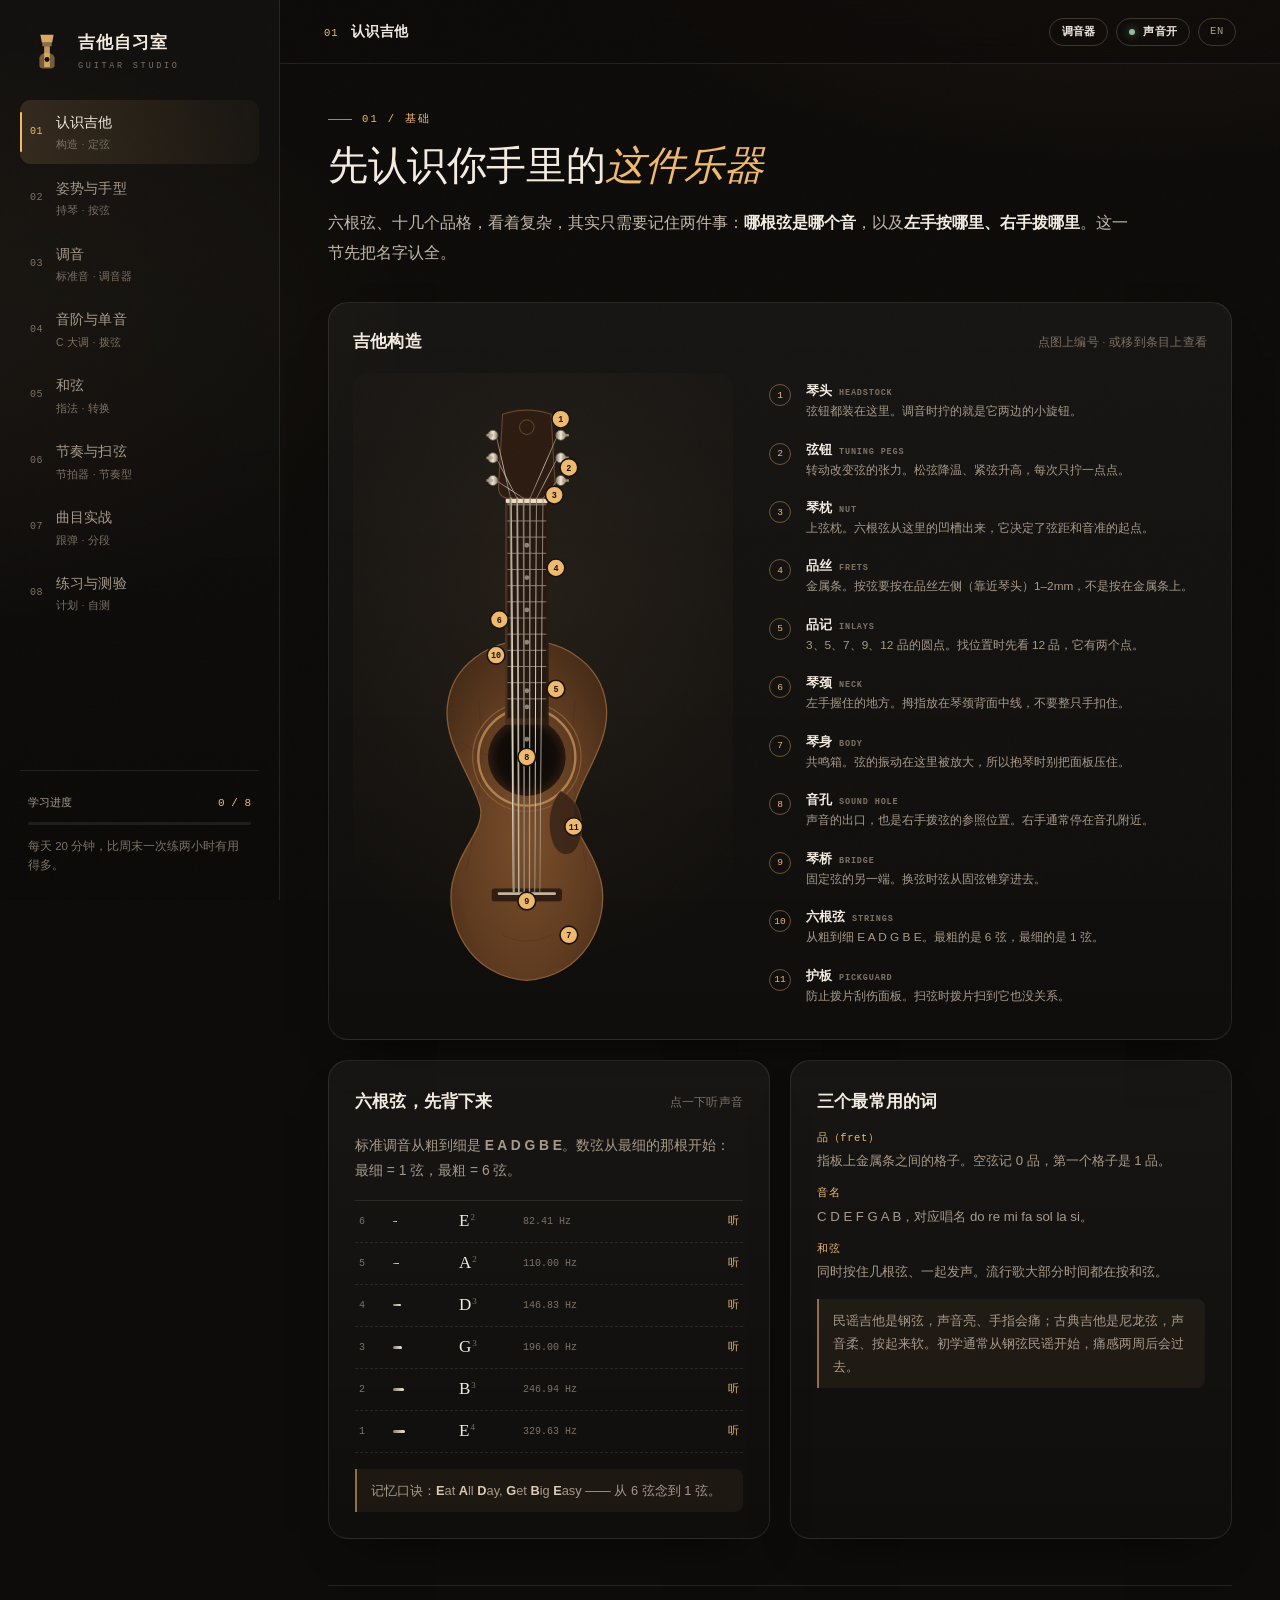
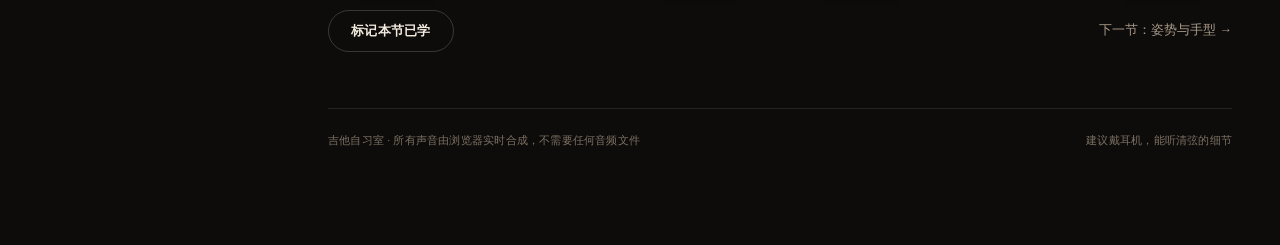
==== index.html @ 21f66a30 "Bilingual interactive guitar course: 8 lessons, fretboard, tuner, chords and play-along tabs" ====
<!DOCTYPE html>
<html lang="zh-CN">
<head>
<meta charset="utf-8">
<meta name="viewport" content="width=device-width, initial-scale=1">
<meta name="theme-color" content="#0f0d0b">
<meta name="color-scheme" content="dark">
<link rel="icon" href="data:image/svg+xml,%3Csvg xmlns='http://www.w3.org/2000/svg' viewBox='0 0 32 32'%3E%3Crect width='32' height='32' rx='8' fill='%230f0d0b'/%3E%3Cpath d='M16 5l4 6v5h-8v-5z' fill='%23eeb96f'/%3E%3Ccircle cx='16' cy='21' r='6' fill='%23eeb96f'/%3E%3C/svg%3E">
<title>吉他自习室 · 从零到能弹一首歌</title>
<meta name="description" content="一个可以点、可以听、可以跟着弹的吉他从零教学站：交互指板、调音器、和弦库、节拍器和逐音高亮的曲谱。">
<link rel="stylesheet" href="assets/style.css">
</head>
<body>
<div class="grain" aria-hidden="true"></div>

<div class="shell">
  <aside class="side">
    <a class="brand" href="#start">
      <span class="brand-mark" aria-hidden="true">
        <svg viewBox="0 0 40 40"><path d="M13 3h14l-1.6 8H14.6L13 3Z" fill="currentColor" opacity=".9"/><path d="M15 11h10v4H15z" fill="currentColor" opacity=".55"/><path d="M17 15h6v22h-6z" fill="currentColor" opacity=".8"/><path d="M12 28c0-4 3.4-6 8-6s8 2 8 6v7c0 2.4-2 3.4-4 3.4h-8c-2 0-4-1-4-3.4v-7Z" fill="currentColor" opacity=".45"/><circle cx="20" cy="29" r="2.6" fill="#0f0d0b"/></svg>
      </span>
      <span class="brand-text"><strong>吉他自习室</strong><em>GUITAR STUDIO</em></span>
    </a>

    <nav class="nav" aria-label="课程目录">
      <a href="#start" data-nav="start"><i>01</i><span>认识吉他<em>构造 · 定弦</em></span></a>
      <a href="#posture" data-nav="posture"><i>02</i><span>姿势与手型<em>持琴 · 按弦</em></span></a>
      <a href="#tune" data-nav="tune"><i>03</i><span>调音<em>标准音 · 调音器</em></span></a>
      <a href="#scale" data-nav="scale"><i>04</i><span>音阶与单音<em>C 大调 · 拨弦</em></span></a>
      <a href="#chords" data-nav="chords"><i>05</i><span>和弦<em>指法 · 转换</em></span></a>
      <a href="#rhythm" data-nav="rhythm"><i>06</i><span>节奏与扫弦<em>节拍器 · 节奏型</em></span></a>
      <a href="#songs" data-nav="songs"><i>07</i><span>曲目实战<em>跟弹 · 分段</em></span></a>
      <a href="#practice" data-nav="practice"><i>08</i><span>练习与测验<em>计划 · 自测</em></span></a>
    </nav>

    <div class="side-foot">
      <div class="progress">
        <div class="progress-head"><span>学习进度</span><b data-progress-text>0 / 8</b></div>
        <div class="progress-bar"><i data-progress-bar style="width:0%"></i></div>
      </div>
      <p>每天 20 分钟，比周末一次练两小时有用得多。</p>
    </div>
  </aside>

  <main class="main">
    <header class="topbar">
      <div class="topbar-title"><span data-section-index>01</span><strong data-section-title>认识吉他</strong></div>
      <div class="topbar-tools">
        <a class="btn tiny ghost" href="#tune">调音器</a>
        <button class="btn tiny ghost" type="button" data-sound-toggle aria-pressed="false">
          <span class="dot"></span><span data-sound-label>声音开</span>
        </button>
        <a class="lang-switch" href="en/index.html" data-lang-target="en/index.html" aria-label="Switch to English">EN</a>
      </div>
    </header>

    <div class="content">

      <!-- ========== 01 认识吉他 ========== -->
      <section class="section" id="start" data-title="认识吉他">
        <div class="section-head">
          <p class="eyebrow">01 / 基础</p>
          <h2>先认识你手里的<em>这件乐器</em></h2>
          <p class="lead">六根弦、十几个品格，看着复杂，其实只需要记住两件事：<strong>哪根弦是哪个音</strong>，以及<strong>左手按哪里、右手拨哪里</strong>。这一节先把名字认全。</p>
        </div>

        <div class="card anatomy-card">
          <div class="card-head">
            <h3>吉他构造</h3>
            <span class="hint">点图上编号 · 或移到条目上查看</span>
          </div>
          <div class="anatomy">
            <div class="anatomy-figure" id="anatomyMount"></div>
            <div class="anatomy-list" id="anatomyList"></div>
          </div>
        </div>

        <div class="grid two">
          <div class="card">
            <div class="card-head"><h3>六根弦，先背下来</h3><span class="hint">点一下听声音</span></div>
            <p class="muted">标准调音从粗到细是 <b>E A D G B E</b>。数弦从最细的那根开始：最细 = 1 弦，最粗 = 6 弦。</p>
            <div class="string-table" id="stringTable"></div>
            <p class="tip">记忆口诀：<b>E</b>at <b>A</b>ll <b>D</b>ay, <b>G</b>et <b>B</b>ig <b>E</b>asy —— 从 6 弦念到 1 弦。</p>
          </div>
          <div class="card">
            <h3>三个最常用的词</h3>
            <dl class="defs">
              <div><dt>品（fret）</dt><dd>指板上金属条之间的格子。空弦记 0 品，第一个格子是 1 品。</dd></div>
              <div><dt>音名</dt><dd>C D E F G A B，对应唱名 do re mi fa sol la si。</dd></div>
              <div><dt>和弦</dt><dd>同时按住几根弦、一起发声。流行歌大部分时间都在按和弦。</dd></div>
            </dl>
            <p class="tip">民谣吉他是钢弦，声音亮、手指会痛；古典吉他是尼龙弦，声音柔、按起来软。初学通常从钢弦民谣开始，痛感两周后会过去。</p>
          </div>
        </div>

        <div class="lesson-foot">
          <button class="btn ghost" type="button" data-complete="start"><span>标记本节已学</span></button>
          <a class="next-link" href="#posture">下一节：姿势与手型 →</a>
        </div>
      </section>

      <!-- ========== 02 姿势与手型 ========== -->
      <section class="section" id="posture" data-title="姿势与手型">
        <div class="section-head">
          <p class="eyebrow">02 / 基础</p>
          <h2>弹不响、手酸、速度上不去，<em>多半是姿势</em></h2>
          <p class="lead">姿势不是「标准动作」表演，它决定了你能不能省力、能不能按响、能不能弹快。前两周就把这两只手固定下来，后面省很多事。</p>
        </div>

        <div class="grid two">
          <div class="card">
            <h3><span class="num">A</span>坐姿：三点支撑</h3>
            <ol class="steps-list">
              <li><b>琴身凹槽</b>放在右腿大腿上，琴身贴住身体。</li>
              <li>面板稍微朝上，<b>琴头与肩同高</b>，不要低头盯着指板。</li>
              <li>右前臂轻轻压在琴身顶部，但不要把面板压死。</li>
              <li>腰背自然直立，琴是「靠」在你身上的，不是「夹」住的。</li>
            </ol>
            <p class="tip">站着弹时用背带，把琴调到和坐着时一样的高度。练琴时坐着，演出时站着，手感才一致。</p>
          </div>
          <div class="card">
            <h3><span class="num">B</span>左手：指尖、立指、靠近品丝</h3>
            <ol class="steps-list">
              <li>拇指放在<b>琴颈背面中线</b>，和食指相对，不要整只手扣住琴颈。</li>
              <li>手指第一关节拱起来，用<b>指尖</b>按弦，不是指肚。</li>
              <li>按在<b>品丝左侧 1–2mm</b>，不要压在金属条上，也不要缩在格子中间。</li>
              <li>手腕稍微向前送，让手指有活动空间。</li>
            </ol>
            <p class="tip">按不响的三个原因，按顺序检查：位置不对 → 力度不够 → 手指碰到了旁边的弦。</p>
          </div>
        </div>

        <div class="card">
          <div class="card-head"><h3>按弦的位置，差 2 毫米差别很大</h3><span class="hint">侧视图</span></div>
          <div class="hand-figure" id="handDiagram"></div>
        </div>

        <div class="grid two">
          <div class="card">
            <div class="card-head"><h3><span class="num">C</span>右手：手腕发力</h3></div>
            <div class="pick-figure" id="pickDiagram"></div>
            <ul class="clean-list">
              <li>拨片用拇指和食指捏住，露出 <b>2–3mm</b>，不要捏死。</li>
              <li>拨片与弦约 <b>30–45°</b>，下扫用尖端，上扫用背面。</li>
              <li>发力的是<b>手腕</b>，不是整条手臂。想象甩掉手上的水。</li>
              <li>指弹时：拇指管 6/5/4 弦，食指 3 弦，中指 2 弦，无名指 1 弦。</li>
            </ul>
          </div>
          <div class="card">
            <h3><span class="num">D</span>四个最常见的错误</h3>
            <div class="mistake"><b>手指趴平</b><span>指肚压到旁边的弦，声音缺一根。把手指立起来。</span></div>
            <div class="mistake"><b>按在品丝上</b><span>弦没有有效长度，声音发闷、没有延音。往左挪 2mm。</span></div>
            <div class="mistake"><b>拇指扣住琴颈</b><span>手指张不开，换和弦慢。拇指回到琴颈背面。</span></div>
            <div class="mistake"><b>手腕塌下去</b><span>手指够不到低音弦，还容易酸。把手腕向前送。</span></div>
          </div>
        </div>

        <div class="card">
          <div class="card-head"><h3>上手前自检</h3><span class="hint">勾完再开始弹</span></div>
          <div class="check-list" id="postureChecks"></div>
        </div>

        <div class="lesson-foot">
          <button class="btn ghost" type="button" data-complete="posture"><span>标记本节已学</span></button>
          <a class="next-link" href="#tune">下一节：调音 →</a>
        </div>
      </section>

      <!-- ========== 03 调音 ========== -->
      <section class="section" id="tune" data-title="调音">
        <div class="section-head">
          <p class="eyebrow">03 / 准备</p>
          <h2>每次拿起琴，<em>先调音</em></h2>
          <p class="lead">音不准，练得越久越糟——你的耳朵会记住错误的音高。标准音 <b>A4 = 440Hz</b>，六根弦从粗到细是 E2 · A2 · D3 · G3 · B3 · E4。</p>
        </div>

        <div class="card tuner-card" id="tunerMount"></div>

        <div class="grid two">
          <div class="card">
            <h3>调音五步</h3>
            <ol class="steps-list">
              <li>从 <b>6 弦</b>开始，轻轻拨一下，让音持续响。</li>
              <li>看指针：<b>偏低 → 慢慢拧紧</b>，偏高 → 放松。</li>
              <li>每次转动不超过 <b>1/4 圈</b>，边拧边听。</li>
              <li>指针进绿区、稳定两秒，再调下一根。</li>
              <li>六根都调完，<b>回头再查一遍 6 弦</b>——调别的弦会改变琴颈张力。</li>
            </ol>
            <p class="tip">新换的弦前三天会一直跑音，正常。每次弹之前调一遍，一周后就会稳定。</p>
          </div>
          <div class="card">
            <h3>没有调音器也能调：相对调音法</h3>
            <p class="muted">用已经调准的弦当参照，一根一根对。点「听这对」会先响参照音，再响目标空弦。</p>
            <div class="relative-table" id="relativeTuning"></div>
            <p class="tip">原理：6 弦 5 品 = 5 弦空弦，5 弦 5 品 = 4 弦空弦，4 弦 5 品 = 3 弦空弦，<b>3 弦 4 品</b> = 2 弦空弦，2 弦 5 品 = 1 弦空弦。</p>
          </div>
        </div>

        <div class="notice">
          <b>两个安全提醒</b>
          <span>拧弦钮时慢慢来，一次别超过半圈；调音时轻拨，不要用力扫。弦绷得太紧会断，换弦时尤其注意。</span>
        </div>

        <div class="lesson-foot">
          <button class="btn ghost" type="button" data-complete="tune"><span>标记本节已学</span></button>
          <a class="next-link" href="#scale">下一节：音阶与单音 →</a>
        </div>
      </section>

      <!-- ========== 04 音阶与单音 ========== -->
      <section class="section" id="scale" data-title="音阶与单音">
        <div class="section-head">
          <p class="eyebrow">04 / 单音</p>
          <h2>先让每个音<em>干净地响出来</em></h2>
          <p class="lead">先别急着学和弦。用单音把「左手按准 + 右手拨清楚」练顺，后面学和弦会快很多。下面这块指板可以直接点，每个位置都会发声。</p>
        </div>

        <div class="card board-card">
          <div class="card-head">
            <h3>C 大调音阶 · 第一把位</h3>
            <div class="seg" id="scaleModes" role="group" aria-label="指板显示模式">
              <button type="button" data-mode="scale" class="is-on">C 大调</button>
              <button type="button" data-mode="all">全部音名</button>
              <button type="button" data-mode="none">只看指板</button>
            </div>
          </div>
          <div class="board-scroll"><div id="scaleBoard"></div></div>
          <div class="board-foot">
            <span class="now-chip" id="scaleNow">点一下指板上的任意位置</span>
            <span class="legend">
              <i class="lg-root"></i>根音 C
              <i class="lg-third"></i>三音 / 五音
              <i class="lg-other"></i>其他音
            </span>
          </div>
        </div>

        <div class="grid two">
          <div class="card">
            <h3>C 大调是怎么来的</h3>
            <p class="muted">相邻两品是<b>半音</b>，隔一品是<b>全音</b>。大调音阶的公式是：全 · 全 · 半 · 全 · 全 · 全 · 半。</p>
            <div class="interval-row" id="intervalRow"></div>
            <p class="tip">记住这个公式，你就能在任何一根弦上推出大调音阶，不用死背格子。</p>
          </div>
          <div class="card">
            <h3>右手：先把拨弦练稳</h3>
            <ul class="clean-list">
              <li>拨片<b>垂直弦</b>、稍微斜 30°，声音最干净。</li>
              <li>下拨（↓）用拨片尖端，上拨（↑）用背面。</li>
              <li>慢速时每个音都<b>下拨</b>，先把音色练一致；熟练后再上下交替。</li>
              <li>手指拨弦：拇指负责低音弦，食指、中指、无名指负责 3、2、1 弦。</li>
            </ul>
            <p class="tip">判断标准：闭眼听，十二个音的音量应该像一条直线，没有突然变大或变小。</p>
          </div>
        </div>

        <div class="section-sub">
          <h3>三条练习，从今天开始</h3>
          <p class="muted">每条都可以点「播放」跟着弹。先点谱子上的任意一个音，听一下它该是什么声音。</p>
        </div>
        <div class="exercise-list" id="exerciseList"></div>

        <div class="lesson-foot">
          <button class="btn ghost" type="button" data-complete="scale"><span>标记本节已学</span></button>
          <a class="next-link" href="#chords">下一节：和弦 →</a>
        </div>
      </section>

      <!-- ========== 05 和弦 ========== -->
      <section class="section" id="chords" data-title="和弦">
        <div class="section-head">
          <p class="eyebrow">05 / 和弦</p>
          <h2>八个和弦，<em>能弹半个歌单</em></h2>
          <p class="lead">流行歌大部分时间就在这几个和弦里转。目标不是「知道怎么按」，而是「不用看也能一次按响」。</p>
        </div>

        <div class="card">
          <div class="card-head"><h3>先学会看和弦图</h3><span class="hint">竖着看：左 6 弦 → 右 1 弦</span></div>
          <div class="chord-guide">
            <div class="chord-guide-figure" id="chordGuide"></div>
            <div class="chord-guide-text">
              <ul class="clean-list">
                <li><b>最上面粗线</b>是琴枕（0 品）；后面每条横线是一个品。</li>
                <li><b>圆点</b>表示手指按的位置，点里的数字是手指：1 食指、2 中指、3 无名指、4 小指。</li>
                <li><b>○</b> 空弦，要弹；<b>×</b> 不弹，右手别碰到。</li>
                <li>从左到右是 <b>6 5 4 3 2 1</b> 弦，和最下面的弦名对应。</li>
              </ul>
              <p class="tip">按和弦的顺序永远是：<b>先摆手指 → 逐弦检查 → 再扫弦</b>。不要一上来就扫。</p>
            </div>
          </div>
        </div>

        <div class="section-sub chord-sub">
          <h3>和弦库</h3>
          <div class="seg" id="chordFilter" role="group" aria-label="和弦难度筛选">
            <button type="button" data-level="all" class="is-on">全部</button>
            <button type="button" data-level="1">入门</button>
            <button type="button" data-level="2">进阶</button>
          </div>
        </div>
        <div class="chord-grid" id="chordGrid"></div>

        <div class="chord-detail" id="chordDetail"></div>

        <div class="card trainer-card" id="chordTrainer"></div>

        <div class="lesson-foot">
          <button class="btn ghost" type="button" data-complete="chords"><span>标记本节已学</span></button>
          <a class="next-link" href="#rhythm">下一节：节奏与扫弦 →</a>
        </div>
      </section>

      <!-- ========== 06 节奏与扫弦 ========== -->
      <section class="section" id="rhythm" data-title="节奏与扫弦">
        <div class="section-head">
          <p class="eyebrow">06 / 节奏</p>
          <h2>节奏稳，<em>比和弦难按更值钱</em></h2>
          <p class="lead">大部分人扫弦难听，不是手型问题，是拍子不稳。先用节拍器把「每拍一下」练成肌肉记忆，再加花样。</p>
        </div>

        <div class="card metro-card" id="metroMount"></div>

        <div class="section-sub">
          <h3>四个节奏型，从简单到花</h3>
          <p class="muted">点卡片试听，下面的箭头会跟着亮。先跟着亮起的箭头空手挥，再上琴。</p>
        </div>
        <div class="pattern-grid" id="patternMount"></div>
        <div class="card pattern-board" id="patternBoard"></div>

        <div class="grid three">
          <div class="card mini">
            <h3>手腕，不是手臂</h3>
            <p>扫弦是手腕画的小弧线，前臂几乎不动。手臂一动，速度就上不去，还容易扫错弦。</p>
          </div>
          <div class="card mini">
            <h3>手不要停</h3>
            <p>即使这一拍不扫，手也要按节奏空挥。停顿会让下一拍迟到，这是节奏不稳的头号原因。</p>
          </div>
          <div class="card mini">
            <h3>先轻后重</h3>
            <p>扫弦音量靠手腕幅度控制，不是靠用力砸。用力过猛会打品、断弦，声音反而更小。</p>
          </div>
        </div>

        <div class="card">
          <h3>练习顺序（别跳）</h3>
          <ol class="steps-list">
            <li><b>60 BPM</b>，只下扫，每拍一下，连续 2 分钟不错拍。</li>
            <li>加到 <b>80 BPM</b>，还是只下扫，确认手腕没有变僵。</li>
            <li>学「下 下上 · 上下上」，先在空气中挥手，再上琴。</li>
            <li>用 <b>C → G → Am → F</b> 循环，每个和弦一小节，慢速换。</li>
            <li>能连续跟完一整首 3 分钟的歌，再考虑加速。</li>
          </ol>
        </div>

        <div class="lesson-foot">
          <button class="btn ghost" type="button" data-complete="rhythm"><span>标记本节已学</span></button>
          <a class="next-link" href="#songs">下一节：曲目实战 →</a>
        </div>
      </section>

      <!-- ========== 07 曲目实战 ========== -->
      <section class="section" id="songs" data-title="曲目实战">
        <div class="section-head">
          <p class="eyebrow">07 / 实战</p>
          <h2>跟着高亮，<em>一个音一个音地弹</em></h2>
          <p class="lead">点「播放」会按节拍逐音高亮，指板上同步显示按哪里。也可以直接点谱子上的任意一个音，单独听、单独练。</p>
        </div>

        <div class="song-picker" id="songList"></div>
        <div id="playerMount"></div>

        <div class="card">
          <h3>一首歌怎么练（照这个顺序）</h3>
          <ol class="steps-list">
            <li><b>分段</b>：一次只练 2–4 小节，不要从头到尾硬磕。</li>
            <li><b>降速</b>：把速度调到 60–70%，慢到不会错。</li>
            <li><b>循环</b>：打开循环，同一段连续弹 10 遍，形成肌肉记忆。</li>
            <li><b>拼接</b>：两段都能单独弹了，再连起来。</li>
            <li><b>录音</b>：用手机录一遍，回放时你会立刻听出问题。</li>
          </ol>
          <p class="tip">错音不可怕，可怕的是用错误的速度把错误练熟。慢练是唯一捷径。</p>
        </div>

        <div class="lesson-foot">
          <button class="btn ghost" type="button" data-complete="songs"><span>标记本节已学</span></button>
          <a class="next-link" href="#practice">下一节：练习与测验 →</a>
        </div>
      </section>

      <!-- ========== 08 练习与测验 ========== -->
      <section class="section" id="practice" data-title="练习与测验">
        <div class="section-head">
          <p class="eyebrow">08 / 坚持</p>
          <h2>每天 20 分钟，<em>两周能弹一首歌</em></h2>
          <p class="lead">练琴不是「有空才练」，是「每天固定时间练一点」。下面这份计划和自测，帮你把练习变成习惯。</p>
        </div>

        <div class="grid two">
          <div class="card">
            <div class="card-head"><h3>今日 20 分钟</h3><span class="hint" id="todayLabel">—</span></div>
            <div class="plan-list" id="planList"></div>
            <div class="plan-bar"><i data-plan-bar style="width:0%"></i></div>
            <p class="tip">顺序可以换，但每天都要有「和弦 + 节奏 + 曲目」这三样。</p>
          </div>
          <div class="card">
            <h3>7 天入门路线</h3>
            <div class="day-table" id="dayTable"></div>
          </div>
        </div>

        <div class="section-sub">
          <h3>自测：你真的记住了吗</h3>
          <p class="muted">找音练指板记忆，听音练耳朵。不用追求满分，错了就点「再听一次」。</p>
        </div>
        <div id="quizMount"></div>

        <div class="card">
          <h3>新手最常问的四个问题</h3>
          <div class="faq">
            <details>
              <summary>手指按不响、有杂音，怎么办？</summary>
              <p>按顺序检查三件事：① 按的位置是不是在品丝左侧 1–2mm；② 手指有没有立起来，指肚有没有碰到旁边的弦；③ 力度够不够。大部分「按不响」不是力气问题，是位置问题。</p>
            </details>
            <details>
              <summary>手指疼是正常的吗？</summary>
              <p>前两周指尖疼是正常的，起茧之后就不疼了。但如果是关节刺痛，立刻停，休息一天。每天 20 分钟、分两次练，比一次练一小时更不容易伤手。</p>
            </details>
            <details>
              <summary>和弦换不快，怎么练？</summary>
              <p>三个技巧：① 找两个和弦的<b>共同手指</b>，能不动就不动；② 换和弦时<b>先动低音弦</b>，扫弦从低音开始；③ 眼睛提前看下一个和弦。然后用节拍器，4 拍换一个，慢到能跟上。</p>
            </details>
            <details>
              <summary>先学乐理还是先学弹？</summary>
              <p>同时进行，但以弹为主。每学一个和弦，知道它由哪三个音组成就够了；每学一个音阶，知道它在指板上的位置就够了。纯看乐理书不动手，进步会很慢。</p>
            </details>
          </div>
        </div>

        <div class="closing">
          <p class="eyebrow">最后一句</p>
          <h3>慢就是快。</h3>
          <p>把每一个音弹干净，把每一拍数清楚，剩下的交给时间。两周后，你会有一首能完整弹完的歌。</p>
        </div>

        <div class="lesson-foot">
          <button class="btn ghost" type="button" data-complete="practice"><span>标记本节已学</span></button>
          <a class="next-link" href="#start">回到开头 ↑</a>
        </div>
      </section>

      <footer class="site-foot">
        <span>吉他自习室 · 所有声音由浏览器实时合成，不需要任何音频文件</span>
        <span>建议戴耳机，能听清弦的细节</span>
      </footer>
    </div>
  </main>
</div>

<script src="assets/data.js"></script>
<script src="assets/i18n.js"></script>
<script src="assets/audio.js"></script>
<script src="assets/visuals.js"></script>
<script src="assets/app.js"></script>
</body>
</html>
---- assets/style.css ----
/* ============================================================
   吉他自习室 · 样式
   ============================================================ */
:root {
  --bg: #0e0c0a;
  --bg-soft: #14110e;
  --panel: #191512;
  --panel-2: #201a15;
  --line: rgba(240, 225, 200, .10);
  --line-strong: rgba(240, 225, 200, .20);
  --text: #f3ebe0;
  --muted: #a89a8a;
  --muted-2: #7d7164;
  --amber: #eeb96f;
  --amber-2: #f4c47e;
  --amber-deep: #d99a4e;
  --copper: #c97b4a;
  --green: #8fbf9f;
  --red: #e07a6a;
  --serif: "Iowan Old Style", "Palatino Linotype", Palatino, "Songti SC", "Noto Serif SC", Georgia, serif;
  --sans: -apple-system, BlinkMacSystemFont, "PingFang SC", "Hiragino Sans GB", "Microsoft YaHei", "Segoe UI", sans-serif;
  --mono: "SF Mono", ui-monospace, Menlo, Consolas, monospace;
  --shadow: 0 24px 50px -32px rgba(0, 0, 0, .95);
}

* { box-sizing: border-box; }
html { scroll-behavior: smooth; }
body {
  margin: 0;
  background:
    radial-gradient(1100px 620px at 88% -12%, rgba(201, 123, 74, .13), transparent 62%),
    radial-gradient(900px 520px at -8% 18%, rgba(238, 185, 111, .05), transparent 58%),
    var(--bg);
  color: var(--text);
  font-family: var(--sans);
  font-size: 15px;
  line-height: 1.75;
  -webkit-font-smoothing: antialiased;
  text-rendering: optimizeLegibility;
}
::selection { background: rgba(238, 185, 111, .3); color: #fff; }
a { color: inherit; text-decoration: none; }
button { font-family: inherit; touch-action: manipulation; }
h1, h2, h3, h4, p, dl, dd, ol, ul { margin: 0; }
ul, ol { padding: 0; }
strong { font-weight: 600; }
code { font-family: var(--mono); font-size: .9em; background: rgba(255, 255, 255, .06); padding: 1px 5px; border-radius: 4px; }
:focus-visible { outline: 2px solid var(--amber); outline-offset: 3px; border-radius: 4px; }

.grain {
  position: fixed; inset: 0; z-index: 100; pointer-events: none; opacity: .035;
  background-image: url("data:image/svg+xml;utf8,<svg xmlns='http://www.w3.org/2000/svg' width='180' height='180'><filter id='n'><feTurbulence type='fractalNoise' baseFrequency='0.85' numOctaves='2'/></filter><rect width='180' height='180' filter='url(%23n)' opacity='0.55'/></svg>");
  mix-blend-mode: overlay;
}

/* ---------------- 布局 ---------------- */
.shell { display: grid; grid-template-columns: 280px minmax(0, 1fr); min-width: 0; }
.side {
  position: sticky; top: 0; height: 100vh; display: flex; flex-direction: column;
  padding: 28px 20px 24px; border-right: 1px solid var(--line);
  background: linear-gradient(180deg, rgba(255, 255, 255, .025), rgba(0, 0, 0, .12));
  overflow-y: auto; z-index: 30;
}
.brand { display: flex; align-items: center; gap: 12px; padding: 0 8px 26px; }
.brand-mark { width: 38px; height: 38px; color: var(--amber); flex: none; }
.brand-mark svg { width: 100%; height: 100%; display: block; }
.brand-text strong { display: block; font-size: 16.5px; letter-spacing: .06em; }
.brand-text em { display: block; font-style: normal; font-family: var(--mono); font-size: 8.5px; letter-spacing: .32em; color: var(--muted-2); margin-top: 2px; }

.nav { display: flex; flex-direction: column; gap: 2px; min-width: 0; }
.nav a {
  position: relative; display: grid; grid-template-columns: 26px 1fr; align-items: center;
  padding: 10px 10px; border-radius: 11px; color: var(--muted);
  transition: background .18s, color .18s;
}
.nav a i { font-style: normal; font-family: var(--mono); font-size: 10px; color: var(--muted-2); letter-spacing: .04em; }
.nav a span { font-size: 14px; letter-spacing: .01em; }
.nav a em { display: block; font-style: normal; font-size: 10.5px; color: var(--muted-2); margin-top: 1px; letter-spacing: .02em; }
.nav a:hover { background: rgba(255, 255, 255, .045); color: var(--text); }
.nav a.is-active { background: linear-gradient(90deg, rgba(238, 185, 111, .14), rgba(238, 185, 111, .03)); color: var(--text); }
.nav a.is-active::before {
  content: ""; position: absolute; left: 0; top: 12px; bottom: 12px; width: 2px;
  background: var(--amber); border-radius: 2px;
}
.nav a.is-active i { color: var(--amber); }
.nav a.is-done::after {
  content: "✓"; position: absolute; right: 10px; top: 50%; transform: translateY(-50%);
  font-size: 11px; color: var(--amber); opacity: .85;
}
.side::after { content: ""; position: absolute; top: 0; right: 0; bottom: 0; width: 20px; pointer-events: none; background: linear-gradient(90deg, transparent, rgba(14,12,10,.85)); opacity: 0; }
.side-foot { margin-top: auto; padding: 22px 8px 0; border-top: 1px solid var(--line); }
.side-foot p { font-size: 11.5px; color: var(--muted-2); line-height: 1.7; margin-top: 12px; }
.progress-head { display: flex; justify-content: space-between; align-items: baseline; font-size: 11px; color: var(--muted); }
.progress-head b { font-family: var(--mono); font-size: 11px; color: var(--amber); font-weight: 500; }
.progress-bar { height: 3px; background: rgba(255, 255, 255, .08); border-radius: 3px; margin-top: 9px; overflow: hidden; }
.progress-bar i { display: block; height: 100%; background: linear-gradient(90deg, var(--amber-deep), var(--amber-2)); border-radius: 3px; transition: width .5s cubic-bezier(.2, .8, .2, 1); }

.main { min-width: 0; }
.topbar {
  position: sticky; top: 0; z-index: 20; height: 64px; display: flex; align-items: center;
  justify-content: space-between; gap: 16px; padding: 0 44px;
  background: rgba(14, 12, 10, .74); backdrop-filter: blur(16px); -webkit-backdrop-filter: blur(16px);
  border-bottom: 1px solid var(--line);
}
.topbar-title { display: flex; align-items: baseline; gap: 12px; min-width: 0; }
.topbar-title span { font-family: var(--mono); font-size: 10.5px; color: var(--amber); letter-spacing: .1em; }
.topbar-title strong { font-size: 13.5px; font-weight: 600; letter-spacing: .04em; white-space: nowrap; overflow: hidden; text-overflow: ellipsis; }
.topbar-tools { display: flex; align-items: center; gap: 8px; flex: none; }
.lang-switch {
  display: inline-flex; align-items: center; justify-content: center; height: 28px; min-width: 38px;
  padding: 0 9px; border-radius: 999px; border: 1px solid var(--line-strong);
  font-family: var(--mono); font-size: 10.5px; letter-spacing: .06em;
  color: var(--muted); transition: .18s;
}
.lang-switch:hover { color: var(--amber); border-color: rgba(238, 185, 111, .5); background: rgba(238, 185, 111, .06); }

.content { max-width: 1160px; margin: 0 auto; padding: 46px 48px 96px; }

/* ---------------- 通用 ---------------- */
.section { display: none; }
.section.is-active { display: block; }
.section.is-active > * { animation: rise .5s cubic-bezier(.2, .8, .2, 1) backwards; }
.section.is-active > *:nth-child(2) { animation-delay: .04s; }
.section.is-active > *:nth-child(3) { animation-delay: .08s; }
.section.is-active > *:nth-child(4) { animation-delay: .12s; }
.section.is-active > *:nth-child(5) { animation-delay: .16s; }
.section.is-active > *:nth-child(6) { animation-delay: .2s; }
@keyframes rise { from { opacity: 0; transform: translateY(14px); } }

.section-head { max-width: 800px; margin-bottom: 34px; }
.eyebrow {
  display: flex; align-items: center; gap: 10px; font-family: var(--mono);
  font-size: 10.5px; letter-spacing: .22em; color: var(--amber); text-transform: uppercase;
}
.eyebrow::before { content: ""; width: 24px; height: 1px; background: var(--amber); opacity: .7; }
.section h2 {
  font-family: var(--serif); font-weight: 400; font-size: 40px; line-height: 1.28;
  letter-spacing: -.01em; margin: 12px 0 16px;
}
.section h2 em { font-style: italic; color: var(--amber); }
.lead { font-size: 16px; color: #c4b8a8; line-height: 1.9; }
.lead strong { color: var(--text); }

.card {
  position: relative; background: linear-gradient(180deg, rgba(255, 255, 255, .042), rgba(255, 255, 255, .012));
  border: 1px solid var(--line); border-radius: 20px; padding: 26px; box-shadow: var(--shadow);
}
.card h3 { font-size: 17px; font-weight: 600; letter-spacing: .01em; margin-bottom: 12px; }
.card h3 .num {
  display: inline-flex; align-items: center; justify-content: center; width: 22px; height: 22px;
  border-radius: 50%; border: 1px solid rgba(238, 185, 111, .5); color: var(--amber);
  font-family: var(--mono); font-size: 10.5px; margin-right: 8px; vertical-align: 1px;
}
.card-head { display: flex; align-items: center; justify-content: space-between; gap: 14px; margin-bottom: 16px; flex-wrap: wrap; }
.card-head h3 { margin: 0; }
.hint { font-size: 11.5px; color: var(--muted-2); letter-spacing: .02em; }
.muted { color: var(--muted); font-size: 13.8px; line-height: 1.85; }
.tip {
  margin-top: 16px; padding: 10px 14px; border-left: 2px solid rgba(238, 185, 111, .55);
  background: rgba(238, 185, 111, .05); border-radius: 0 8px 8px 0;
  font-size: 12.8px; color: var(--muted); line-height: 1.8;
}
.tip b { color: #dccbb4; }
.grid { display: grid; gap: 20px; margin-top: 20px; }
.grid.two { grid-template-columns: repeat(2, minmax(0, 1fr)); }
.grid.three { grid-template-columns: repeat(3, minmax(0, 1fr)); }
.section-sub { margin: 42px 0 18px; display: flex; align-items: flex-end; justify-content: space-between; gap: 16px; flex-wrap: wrap; }
.section-sub h3 { font-family: var(--serif); font-weight: 400; font-size: 25px; letter-spacing: -.01em; }
.section-sub p { margin-top: 4px; }
.lesson-foot {
  display: flex; align-items: center; justify-content: space-between; gap: 16px; flex-wrap: wrap;
  margin-top: 46px; padding-top: 24px; border-top: 1px solid var(--line);
}
.next-link { font-size: 12.5px; color: var(--muted); transition: color .2s; }
.next-link:hover { color: var(--amber); }

/* ---------------- 按钮 / 控件 ---------------- */
.btn {
  display: inline-flex; align-items: center; justify-content: center; gap: 8px;
  height: 42px; padding: 0 22px; border-radius: 999px; border: 1px solid transparent;
  background: linear-gradient(180deg, #f4c47e, #dfa155); color: #1b130a;
  font-size: 13px; font-weight: 600; letter-spacing: .02em; cursor: pointer;
  transition: transform .18s, box-shadow .18s, background .18s, color .18s, border-color .18s;
}
.btn:hover { transform: translateY(-1px); box-shadow: 0 10px 26px -12px rgba(238, 185, 111, .6); }
.btn:active { transform: translateY(0); }
.btn.ghost { background: transparent; border-color: var(--line-strong); color: var(--text); }
.btn.ghost:hover { border-color: rgba(238, 185, 111, .55); color: var(--amber); box-shadow: none; }
.btn.small { height: 34px; padding: 0 16px; font-size: 12px; }
.btn.tiny { height: 28px; padding: 0 12px; font-size: 11px; }
.btn.is-done { background: rgba(238, 185, 111, .12); border-color: rgba(238, 185, 111, .45); color: var(--amber); }
.btn.is-playing { background: linear-gradient(180deg, #e9ae61, #cf8f45); }
.btn .tr-icon { font-size: 9px; line-height: 1; }
.btn:disabled { opacity: .55; cursor: wait; }
[data-sound-toggle] .dot { width: 6px; height: 6px; border-radius: 50%; background: var(--green); box-shadow: 0 0 8px rgba(143, 191, 159, .7); flex: none; }
[data-sound-toggle].is-muted .dot { background: var(--muted-2); box-shadow: none; }
.btn.tiny.ghost, .btn.small.ghost { background: transparent; }
.icon-btn {
  width: 34px; height: 34px; flex: none; display: inline-flex; align-items: center; justify-content: center;
  border-radius: 10px; border: 1px solid var(--line); background: rgba(255, 255, 255, .03);
  color: var(--muted); font-size: 15px; cursor: pointer; transition: .18s;
}
.icon-btn:hover { color: var(--amber); border-color: rgba(238, 185, 111, .4); }
.seg { display: inline-flex; gap: 2px; padding: 3px; border: 1px solid var(--line); border-radius: 999px; background: rgba(0, 0, 0, .2); }
.seg button {
  border: 0; background: transparent; color: var(--muted); font-size: 11.5px;
  padding: 6px 13px; border-radius: 999px; cursor: pointer; transition: .18s; letter-spacing: .02em;
}
.seg button:hover { color: var(--text); }
.seg button.is-on { background: var(--amber); color: #1b130a; font-weight: 600; }
.chip {
  border: 1px solid var(--line); background: rgba(255, 255, 255, .025); color: var(--muted);
  border-radius: 999px; padding: 7px 14px; font-size: 12px; cursor: pointer; transition: .18s;
}
.chip:hover { color: var(--text); border-color: var(--line-strong); }
.chip.is-on { color: var(--amber); border-color: rgba(238, 185, 111, .5); background: rgba(238, 185, 111, .08); }
.field { display: inline-flex; align-items: center; gap: 8px; font-size: 11.5px; color: var(--muted); }
.field input[type=range] { width: 110px; }
.field b { font-family: var(--mono); font-size: 11px; color: var(--amber); font-weight: 500; min-width: 22px; }
select {
  background: var(--panel-2); color: var(--text); border: 1px solid var(--line);
  border-radius: 8px; padding: 6px 8px; font-family: inherit; font-size: 12px;
}
input[type=range] { -webkit-appearance: none; appearance: none; height: 4px; border-radius: 4px; background: rgba(255, 255, 255, .12); outline: none; accent-color: var(--amber); }
input[type=range]::-webkit-slider-thumb {
  -webkit-appearance: none; width: 14px; height: 14px; border-radius: 50%;
  background: var(--amber); border: 2px solid #1a130d; cursor: pointer;
  box-shadow: 0 0 0 3px rgba(238, 185, 111, .18);
}
.switch { display: inline-flex; align-items: center; gap: 6px; font-size: 11.5px; color: var(--muted); cursor: pointer; user-select: none; }
.switch input { accent-color: var(--amber); }

/* ---------------- 认识吉他 ---------------- */
.anatomy-card { padding: 24px; }
.anatomy { display: grid; grid-template-columns: 380px minmax(0, 1fr); gap: 26px; align-items: start; }
.anatomy-figure { background: radial-gradient(120% 90% at 50% 35%, rgba(238, 185, 111, .07), transparent 65%); border-radius: 16px; padding: 4px; }
.anatomy-svg { width: 100%; height: auto; display: block; }
.part { transition: filter .25s; }
.part.is-hot { filter: drop-shadow(0 0 10px rgba(238, 185, 111, .55)); }
.an-marker { cursor: pointer; }
.an-marker-bg { fill: var(--amber); stroke: #1a130d; stroke-width: 2; transition: transform .2s; transform-box: fill-box; transform-origin: center; }
.an-marker-text { fill: #1b130a; font-family: var(--mono); font-size: 10.5px; font-weight: 600; pointer-events: none; }
.an-marker:hover .an-marker-bg, .an-marker.is-hot .an-marker-bg { transform: scale(1.2); }
.anatomy-list { display: flex; flex-direction: column; gap: 1px; }
.an-item {
  display: grid; grid-template-columns: 26px minmax(0, 1fr); gap: 11px; align-items: start;
  text-align: left; border: 0; background: transparent; color: var(--text);
  padding: 9px 10px; border-radius: 10px; cursor: pointer; transition: background .18s;
}
.an-item:hover, .an-item.is-active { background: rgba(255, 255, 255, .045); }
.an-num {
  width: 22px; height: 22px; border-radius: 50%; border: 1px solid rgba(238, 185, 111, .4);
  display: inline-flex; align-items: center; justify-content: center;
  font-family: var(--mono); font-size: 9.5px; color: var(--amber); margin-top: 2px;
}
.an-body strong { display: block; font-size: 13px; font-weight: 600; }
.an-body strong em { font-style: normal; font-family: var(--mono); font-size: 8.5px; color: var(--muted-2); letter-spacing: .1em; margin-left: 7px; text-transform: uppercase; }
.an-body span { display: block; font-size: 11.8px; color: var(--muted); line-height: 1.65; margin-top: 2px; }

.string-table { margin-top: 16px; border-top: 1px solid var(--line); }
.string-row {
  width: 100%; display: grid; grid-template-columns: 26px 58px 56px 1fr 28px; align-items: center; gap: 8px;
  height: 42px; padding: 0 4px; border: 0; border-bottom: 1px dashed var(--line);
  background: transparent; color: var(--text); cursor: pointer; text-align: left;
  font-family: inherit; transition: background .15s;
}
.string-row:hover, .string-row.is-playing { background: rgba(238, 185, 111, .06); }
.sr-num { font-family: var(--mono); font-size: 10px; color: var(--muted-2); }
.sr-line { display: flex; align-items: center; }
.sr-line i { display: block; background: linear-gradient(90deg, #8c8274, #f0e6d4); border-radius: 2px; }
.sr-note { font-family: var(--serif); font-size: 17px; }
.sr-note em { font-style: normal; font-size: 9px; color: var(--muted-2); margin-left: 1px; vertical-align: super; }
.sr-freq { font-family: var(--mono); font-size: 10px; color: var(--muted-2); }
.sr-play { font-size: 10.5px; color: var(--amber); text-align: right; }
.defs { display: flex; flex-direction: column; gap: 12px; margin-top: 6px; }
.defs dt { font-family: var(--mono); font-size: 10.5px; color: var(--amber); letter-spacing: .06em; }
.defs dd { font-size: 13.2px; color: var(--muted); line-height: 1.75; margin-top: 2px; }

/* ---------------- 姿势 ---------------- */
.steps-list { list-style: none; counter-reset: step; display: flex; flex-direction: column; gap: 10px; }
.steps-list li { position: relative; counter-increment: step; padding-left: 32px; font-size: 13.5px; color: #cfc2b1; line-height: 1.75; }
.steps-list li::before {
  content: counter(step); position: absolute; left: 0; top: 3px;
  width: 20px; height: 20px; border-radius: 50%; border: 1px solid rgba(238, 185, 111, .35);
  display: flex; align-items: center; justify-content: center;
  font-family: var(--mono); font-size: 9.5px; color: var(--amber);
}
.steps-list li b { color: var(--text); font-weight: 600; }
.steps-list.small li { font-size: 12.8px; padding-left: 28px; gap: 8px; }
.steps-list.small li::before { width: 18px; height: 18px; font-size: 9px; }
.hand-figure, .pick-figure { background: rgba(0, 0, 0, .18); border: 1px solid var(--line); border-radius: 14px; padding: 10px; }
.hand-svg, .pick-svg { width: 100%; height: auto; display: block; }
.hand-good { fill: var(--green); font-size: 12px; font-family: var(--sans); }
.hand-bad { fill: var(--red); font-size: 12px; font-family: var(--sans); }
.hand-sub { fill: var(--muted-2); font-size: 10px; font-family: var(--sans); }
.pick-label { fill: var(--amber); font-family: var(--mono); font-size: 10px; }
.pick-sub { fill: var(--muted); font-family: var(--sans); font-size: 10.5px; }
.clean-list { list-style: none; display: flex; flex-direction: column; gap: 8px; margin-top: 4px; }
.clean-list li { position: relative; padding-left: 16px; font-size: 13.2px; color: #cfc2b1; line-height: 1.75; }
.clean-list li::before { content: ""; position: absolute; left: 2px; top: .7em; width: 4px; height: 4px; border-radius: 50%; background: var(--amber); opacity: .75; }
.mistake { display: flex; flex-direction: column; gap: 2px; padding: 9px 0; border-bottom: 1px dashed var(--line); }
.mistake:last-child { border-bottom: 0; }
.mistake b { font-size: 13px; color: #e6d8c6; }
.mistake span { font-size: 12.4px; color: var(--muted); line-height: 1.7; }
.check-list { display: flex; flex-direction: column; }
.check { display: flex; align-items: flex-start; gap: 10px; padding: 8px 0; cursor: pointer; font-size: 13.2px; color: #cfc2b1; user-select: none; }
.check input { position: absolute; opacity: 0; width: 0; height: 0; }
.check .box {
  width: 18px; height: 18px; border-radius: 5px; border: 1px solid var(--line-strong);
  flex: none; margin-top: 3px; position: relative; transition: .18s; background: rgba(0, 0, 0, .2);
}
.check input:checked + .box { background: var(--amber); border-color: var(--amber); }
.check input:checked + .box::after {
  content: ""; position: absolute; left: 5px; top: 1.5px; width: 5px; height: 9px;
  border: solid #1b130a; border-width: 0 2px 2px 0; transform: rotate(42deg);
}
.check input:checked ~ span:last-child { color: var(--muted-2); text-decoration: line-through; text-decoration-color: rgba(168, 154, 138, .4); }
.notice {
  margin-top: 20px; display: flex; flex-direction: column; gap: 4px; padding: 16px 20px;
  border: 1px solid rgba(238, 185, 111, .2); border-left: 2px solid var(--amber);
  background: rgba(238, 185, 111, .045); border-radius: 0 12px 12px 0;
}
.notice b { font-size: 12.5px; color: var(--amber); }
.notice span { font-size: 12.8px; color: var(--muted); line-height: 1.8; }

/* ---------------- 调音 ---------------- */
.tuner-card { padding: 26px 28px 22px; overflow: hidden; }
.tuner-card::before {
  content: ""; position: absolute; inset: 0; pointer-events: none;
  background: radial-gradient(70% 120% at 22% 0%, rgba(238, 185, 111, .09), transparent 70%);
}
.tuner-top { display: grid; grid-template-columns: 1.15fr .85fr; gap: 20px; align-items: center; position: relative; }
.gauge-svg { width: 100%; max-width: 430px; height: auto; display: block; margin: 0 auto; }
.gauge-tick { fill: var(--muted-2); font-family: var(--mono); font-size: 9px; }
.gauge-side { fill: var(--muted-2); font-family: var(--sans); font-size: 9.5px; }
.gauge-needle { transition: transform .09s linear; }
.tuner-read { padding-right: 12px; }
.tuner-note { display: flex; align-items: baseline; gap: 4px; line-height: .9; }
.tuner-note b { font-family: var(--serif); font-weight: 400; font-size: 86px; color: var(--text); letter-spacing: -.02em; }
.tuner-note span { font-family: var(--mono); font-size: 22px; color: var(--muted-2); }
.tuner-cents { font-family: var(--mono); font-size: 18px; color: var(--amber); margin-top: 8px; }
.tuner-cents small { font-size: 10px; color: var(--muted-2); }
.tuner-status { font-size: 12.5px; color: var(--muted); margin-top: 8px; line-height: 1.65; min-height: 40px; }
.tuner-status.is-good { color: var(--green); }
.tuner-status.is-low { color: var(--amber); }
.tuner-status.is-high { color: var(--copper); }
.tuner-strings { display: grid; grid-template-columns: repeat(6, 1fr); gap: 8px; margin-top: 16px; position: relative; }
.tuner-string {
  border: 1px solid var(--line); background: rgba(255, 255, 255, .025); border-radius: 12px;
  padding: 9px 4px 7px; color: var(--text); cursor: pointer; transition: .18s;
}
.tuner-string b { display: block; font-family: var(--serif); font-weight: 400; font-size: 19px; }
.tuner-string b em { font-style: normal; font-family: var(--mono); font-size: 8px; color: var(--muted-2); vertical-align: super; margin-left: 1px; }
.tuner-string span { display: block; font-size: 9.5px; color: var(--muted-2); margin-top: 1px; }
.tuner-string:hover { border-color: var(--line-strong); background: rgba(255, 255, 255, .05); }
.tuner-string.is-on { background: linear-gradient(180deg, #f4c47e, #dfa155); border-color: transparent; color: #1b130a; }
.tuner-string.is-on span { color: rgba(27, 19, 10, .65); }
.tuner-string.is-on b em { color: rgba(27, 19, 10, .55); }
.tuner-actions { display: flex; align-items: center; gap: 10px; flex-wrap: wrap; margin-top: 14px; position: relative; }
.tuner-note-hint { margin-top: 12px; font-size: 11.5px; color: var(--muted); background: rgba(224, 122, 106, .06); border: 1px solid rgba(224, 122, 106, .2); padding: 10px 14px; border-radius: 8px; line-height: 1.8; }
.tuner-note-hint b { color: var(--red); }
.relative-table { display: flex; flex-direction: column; margin-top: 10px; }
.relative-row { display: flex; align-items: center; justify-content: space-between; gap: 12px; padding: 9px 0; border-bottom: 1px dashed var(--line); font-size: 12.5px; color: #cfc2b1; }
.relative-row button { flex: none; }
.relative-row.is-on { color: var(--amber); }

/* ---------------- 指板 ---------------- */
.board-card { padding: 22px 24px 18px; }
.board-scroll { overflow-x: auto; overflow-y: hidden; padding-bottom: 4px; scrollbar-width: thin; }
.board-scroll::-webkit-scrollbar { height: 7px; }
.board-scroll::-webkit-scrollbar-thumb { background: rgba(238, 185, 111, .25); border-radius: 4px; }
.fb-svg { width: 100%; height: auto; display: block; min-width: 640px; }
.fb-string-text { fill: #d9ccb9; font-family: var(--mono); font-size: 11px; }
.fb-string-sub { fill: #8d8071; font-family: var(--mono); font-size: 8.5px; opacity: 1; }
.fb-note-text { fill: #e8dccb; font-family: var(--mono); font-size: 11.5px; font-weight: 500; pointer-events: none; }
.fb-note-text.on-dark { fill: #241608; }
.fb-fret-num { fill: #9c8f7e; font-family: var(--mono); font-size: 8.5px; }
.fb-fret-num.is-twelve { fill: var(--amber); opacity: .75; }
.fb-hit { cursor: pointer; }
.fb-hit:hover { fill: rgba(238, 185, 111, .09); }
.fb-ripple { animation: ripple .85s ease-out forwards; transform-box: fill-box; transform-origin: center; }
@keyframes ripple { from { transform: scale(.6); opacity: 1; } to { transform: scale(1.9); opacity: 0; } }
.fb-play-text { fill: #1b130a; font-family: var(--mono); font-size: 11px; font-weight: 700; }
.fb-glow-ring { animation: glowPulse 1.4s ease-in-out infinite; transform-box: fill-box; transform-origin: center; }
@keyframes glowPulse { 0%, 100% { opacity: .45; transform: scale(1); } 50% { opacity: .15; transform: scale(1.25); } }
.board-foot { display: flex; align-items: center; justify-content: space-between; gap: 16px; flex-wrap: wrap; margin-top: 10px; }
.now-chip { font-size: 12px; color: var(--muted); min-height: 18px; }
.now-chip b { color: var(--amber); font-weight: 600; }
.legend { display: flex; align-items: center; gap: 12px; font-size: 10.5px; color: var(--muted-2); }
.legend i { width: 9px; height: 9px; border-radius: 50%; display: inline-block; margin-right: 4px; vertical-align: -1px; }
.lg-root { background: var(--amber); }
.lg-third { background: var(--copper); }
.lg-other { background: transparent; border: 1px solid rgba(243, 235, 224, .3); }
.interval-row { display: flex; align-items: center; flex-wrap: wrap; gap: 4px; margin: 16px 0 4px; }
.iv-note {
  width: 34px; height: 34px; border-radius: 9px; display: inline-flex; align-items: center; justify-content: center;
  background: rgba(238, 185, 111, .1); border: 1px solid rgba(238, 185, 111, .3);
  color: var(--amber); font-family: var(--mono); font-size: 12px;
}
.iv-gap { font-size: 9.5px; color: var(--muted-2); padding: 0 2px; letter-spacing: .02em; }
.iv-gap.is-half { color: var(--copper); }

/* ---------------- 播放器 ---------------- */
.exercise-list { display: flex; flex-direction: column; gap: 18px; }
.player {
  background: linear-gradient(180deg, rgba(255, 255, 255, .042), rgba(255, 255, 255, .012));
  border: 1px solid var(--line); border-radius: 20px; padding: 22px 24px; box-shadow: var(--shadow);
}
.exercise-card { padding: 0; overflow: hidden; }
.exercise-card .player { border: 0; box-shadow: none; background: transparent; }
.player-head { display: flex; align-items: flex-start; justify-content: space-between; gap: 20px; flex-wrap: wrap; }
.player-title h4 { font-family: var(--serif); font-weight: 400; font-size: 20px; letter-spacing: -.01em; }
.player-title p { font-size: 12px; color: var(--muted); margin-top: 3px; line-height: 1.65; max-width: 520px; }
.player-controls { display: flex; align-items: center; gap: 10px; flex-wrap: wrap; }
.bpm-control { display: flex; align-items: center; gap: 8px; }
.bpm-control input[type=range] { width: 96px; }
.bpm-read { display: flex; flex-direction: column; align-items: center; line-height: 1; }
.bpm-read b { font-family: var(--mono); font-size: 12px; color: var(--amber); font-weight: 500; }
.bpm-read small { font-size: 7.5px; color: var(--muted-2); letter-spacing: .12em; margin-top: 2px; }
.player-now {
  margin-top: 14px; padding: 8px 14px; border-left: 2px solid var(--amber);
  background: rgba(238, 185, 111, .055); border-radius: 0 8px 8px 0;
  font-size: 13px; color: #d9ccb9; min-height: 38px; display: flex; align-items: center; gap: 14px; flex-wrap: wrap;
}
.player-now b { color: var(--amber); font-weight: 600; }
.player-now em { font-style: normal; color: var(--muted-2); font-size: 10px; margin-left: 4px; }
.now-note { display: inline-flex; align-items: baseline; gap: 5px; }
.now-note b { margin-right: 5px; }
.now-note em { margin-left: 2px; }
.now-note + .now-note::before { content: "/"; color: var(--muted-2); margin-right: 8px; }
.player-board { margin: 12px 0 2px; }
.player-board .fb-svg { min-width: 620px; }
.tab-scroll {
  margin-top: 10px; background: rgba(0, 0, 0, .22); border: 1px solid var(--line);
  border-radius: 12px; overflow-x: auto; padding: 6px 4px 10px; scrollbar-width: thin;
}
.tab-scroll::-webkit-scrollbar { height: 7px; }
.tab-scroll::-webkit-scrollbar-thumb { background: rgba(238, 185, 111, .25); border-radius: 4px; }
.tab-svg { display: block; }
.tab-fret { fill: #e9dccb; font-family: var(--mono); font-size: 12px; }
.tab-name { fill: var(--muted-2); font-family: var(--mono); font-size: 7.5px; }
.tab-string-num { fill: var(--muted-2); font-family: var(--mono); font-size: 8px; }
.tab-bar-num { fill: var(--muted-2); font-family: var(--mono); font-size: 8px; opacity: .75; }
.tab-hit { cursor: pointer; }
.tab-hit:hover { fill: rgba(238, 185, 111, .07); }
.tab-active-rect { pointer-events: none; transition: x .06s linear, width .06s linear; }
.tab-play-line { pointer-events: none; }
.player-tip { font-size: 12px; color: var(--muted-2); margin-top: 10px; padding-top: 10px; border-top: 1px dashed var(--line); line-height: 1.75; }

/* ---------------- 和弦 ---------------- */
.chord-guide { display: grid; grid-template-columns: 210px minmax(0, 1fr); gap: 28px; align-items: center; }
.chord-guide-figure { max-width: 190px; margin: 0 auto; width: 100%; }
.chord-svg { width: 100%; height: auto; display: block; }
.chord-base { fill: var(--muted-2); font-family: var(--mono); font-size: 9px; }
.chord-finger { fill: #241608; font-family: var(--mono); font-size: 9.5px; font-weight: 700; }
.chord-string-name { fill: var(--muted-2); font-family: var(--mono); font-size: 8.5px; }
.chord-grid { display: grid; grid-template-columns: repeat(6, minmax(0, 1fr)); gap: 12px; }
.chord-card {
  display: flex; flex-direction: column; align-items: center; gap: 5px; padding: 12px 8px 10px;
  background: linear-gradient(180deg, rgba(255, 255, 255, .04), rgba(255, 255, 255, .012));
  border: 1px solid var(--line); border-radius: 15px; cursor: pointer; color: var(--text);
  transition: transform .2s, border-color .2s, box-shadow .2s, background .2s;
}
.chord-card:hover { transform: translateY(-3px); border-color: rgba(238, 185, 111, .35); }
.chord-card.is-on { border-color: rgba(238, 185, 111, .7); background: linear-gradient(180deg, rgba(238, 185, 111, .12), rgba(238, 185, 111, .02)); box-shadow: 0 12px 30px -20px rgba(238, 185, 111, .55); }
.chord-card-top { width: 100%; display: flex; align-items: baseline; justify-content: space-between; padding: 0 4px; }
.chord-card-top b { font-family: var(--serif); font-weight: 400; font-size: 19px; }
.chord-card-top em { font-style: normal; font-size: 8.5px; color: var(--muted-2); letter-spacing: .05em; }
.chord-card-fig { width: 100%; max-width: 108px; }
.chord-card-sub { font-size: 9.5px; color: var(--muted-2); text-align: center; line-height: 1.4; }
.chord-detail { margin-top: 20px; }
.chord-detail-card { display: grid; grid-template-columns: 220px minmax(0, 1fr); gap: 26px; padding: 24px 26px; border-color: rgba(238, 185, 111, .22); background: linear-gradient(160deg, rgba(238, 185, 111, .07), rgba(255, 255, 255, .015) 55%); }
.chord-detail-fig { max-width: 200px; width: 100%; margin: 0 auto; }
.chord-detail-title { display: flex; align-items: baseline; gap: 12px; flex-wrap: wrap; }
.chord-detail-title h3 { font-family: var(--serif); font-weight: 400; font-size: 34px; line-height: 1; margin: 0; }
.chord-detail-title span { font-size: 11.5px; color: var(--muted); letter-spacing: .04em; }
.chord-mood { font-size: 12.5px; color: var(--amber); margin-top: 6px; }
.chord-notes { margin-top: 14px; font-family: var(--mono); font-size: 11.5px; color: #d6c8b6; letter-spacing: .04em; }
.chord-notes span { font-family: var(--sans); font-size: 10px; color: var(--muted-2); margin-right: 8px; letter-spacing: .1em; }
.chord-detail-info .steps-list { margin-top: 14px; }
.trap { margin-top: 12px; font-size: 12.5px; color: var(--muted); line-height: 1.75; padding-left: 12px; border-left: 2px solid rgba(224, 122, 106, .5); }
.trap b { display: block; color: var(--red); font-size: 11px; margin-bottom: 2px; letter-spacing: .04em; }
.chord-actions { display: flex; gap: 8px; margin-top: 16px; flex-wrap: wrap; }

.trainer-card { margin-top: 22px; padding: 24px 26px; }
.trainer-head { display: flex; align-items: flex-start; justify-content: space-between; gap: 20px; flex-wrap: wrap; }
.trainer-head h3 { margin-bottom: 4px; }
.trainer-head p { font-size: 12.5px; color: var(--muted); line-height: 1.7; }
.trainer-chips { display: flex; gap: 8px; flex-wrap: wrap; margin: 16px 0 18px; }
.trainer-stage { display: grid; grid-template-columns: 1fr auto 1fr; align-items: center; gap: 18px; padding: 16px; border: 1px solid var(--line); border-radius: 16px; background: rgba(0, 0, 0, .18); }
.t-chord { max-width: 150px; width: 100%; margin: 0 auto; text-align: center; transition: opacity .3s; }
.t-chord.is-next { opacity: .42; }
.t-name { display: block; font-family: var(--serif); font-size: 18px; color: var(--amber); margin-top: -4px; }
.t-mid { text-align: center; min-width: 120px; }
.t-beats { display: flex; justify-content: center; gap: 7px; margin-bottom: 10px; }
.t-beats i { width: 8px; height: 8px; border-radius: 50%; background: rgba(255, 255, 255, .14); transition: .12s; }
.t-beats i.is-on { background: var(--amber); transform: scale(1.35); box-shadow: 0 0 10px rgba(238, 185, 111, .7); }
.t-mid span { font-size: 11px; color: var(--muted-2); }
.trainer-foot { display: flex; align-items: center; gap: 16px; margin-top: 16px; flex-wrap: wrap; }

/* ---------------- 节拍器 ---------------- */
.metro-card { padding: 26px 28px; }
.metro-top { display: grid; grid-template-columns: minmax(0, 1fr) 108px 170px; align-items: center; gap: 18px; }
.metro-bpm { display: flex; align-items: baseline; gap: 10px; }
.metro-bpm b { font-family: var(--serif); font-weight: 400; font-size: 78px; line-height: 1; letter-spacing: -.03em; }
.metro-bpm span { font-family: var(--mono); font-size: 10px; color: var(--muted-2); letter-spacing: .18em; }
.metro-beats { display: flex; gap: 10px; margin-top: 14px; }
.metro-beats i {
  width: 20px; height: 20px; border-radius: 50%; border: 1px solid var(--line-strong);
  background: rgba(255, 255, 255, .03); transition: .12s; position: relative;
}
.metro-beats i.is-accent { border-color: rgba(238, 185, 111, .4); }
.metro-beats i.is-on { background: var(--amber); border-color: var(--amber); transform: scale(1.18); box-shadow: 0 0 16px rgba(238, 185, 111, .55); }
.metro-sub { font-size: 11px; color: var(--muted-2); margin-top: 12px; letter-spacing: .04em; }
.metro-pulse { position: relative; width: 92px; height: 92px; margin: 0 auto; display: flex; align-items: center; justify-content: center; }
.metro-pulse::before { content: ""; position: absolute; inset: 8px; border-radius: 50%; background: radial-gradient(circle at 50% 40%, rgba(238,185,111,.16), rgba(238,185,111,.02) 70%); border: 1px solid rgba(238, 185, 111, .18); }
.metro-pulse b { position: relative; z-index: 1; font-family: var(--serif); font-weight: 400; font-size: 36px; color: var(--amber); line-height: 1; }
.metro-pulse i { position: absolute; inset: 8px; border-radius: 50%; border: 1px solid rgba(238, 185, 111, .5); opacity: 0; }
.metro-pulse.is-tick i { animation: pulseRing .55s cubic-bezier(.2, .7, .3, 1); }
@keyframes pulseRing { 0% { transform: scale(.72); opacity: .8; } 100% { transform: scale(1.25); opacity: 0; } }
.metro-fig { opacity: .95; }
.metro-svg { width: 100%; max-width: 170px; height: auto; display: block; margin: 0 auto; }
.metro-controls { display: flex; align-items: center; gap: 18px; flex-wrap: wrap; margin-top: 18px; padding-top: 18px; border-top: 1px solid var(--line); }
.metro-controls .range { margin-left: auto; }

.pattern-grid { display: grid; grid-template-columns: repeat(2, minmax(0, 1fr)); gap: 14px; }
.pattern-card {
  text-align: left; padding: 16px 18px; border-radius: 16px; border: 1px solid var(--line);
  background: linear-gradient(180deg, rgba(255, 255, 255, .04), rgba(255, 255, 255, .01));
  color: var(--text); cursor: pointer; transition: .2s;
}
.pattern-card:hover { border-color: var(--line-strong); }
.pattern-card.is-on { border-color: rgba(238, 185, 111, .55); background: rgba(238, 185, 111, .06); }
.pc-name { display: block; font-size: 14px; font-weight: 600; }
.pc-arrows { display: flex; gap: 5px; margin: 10px 0 8px; }
.pc-arrows i {
  width: 24px; height: 28px; border-radius: 6px; border: 1px solid var(--line);
  display: inline-flex; align-items: center; justify-content: center;
  font-style: normal; font-family: var(--mono); font-size: 13px; color: var(--muted-2);
}
.pc-arrows i.is-down { color: var(--amber); border-color: rgba(238, 185, 111, .35); background: rgba(238, 185, 111, .08); }
.pc-arrows i.is-up { color: var(--copper); border-color: rgba(201, 123, 74, .35); background: rgba(201, 123, 74, .08); }
.pc-desc { font-size: 11.5px; color: var(--muted); line-height: 1.65; }
.pattern-board { margin-top: 20px; padding: 22px 24px; }
.pb-head { display: flex; align-items: flex-start; justify-content: space-between; gap: 16px; }
.pb-head h4 { font-family: var(--serif); font-weight: 400; font-size: 21px; }
.pb-head p { font-size: 12.5px; color: var(--muted); margin-top: 3px; max-width: 640px; }
.pb-arrow { font-family: var(--mono); font-size: 32px; color: var(--amber); line-height: 1; min-width: 44px; text-align: center; }
.pb-slots { display: grid; grid-template-columns: repeat(8, 1fr); gap: 7px; margin: 16px 0; }
.pb-slot {
  min-height: 62px; border-radius: 10px; border: 1px solid var(--line);
  background: rgba(0, 0, 0, .2); display: flex; flex-direction: column; align-items: center; justify-content: center;
  gap: 2px; transition: .12s;
}
.pb-slot b { font-family: var(--mono); font-size: 17px; font-weight: 500; color: var(--muted-2); }
.pb-slot small { font-family: var(--mono); font-size: 8px; color: var(--muted-2); opacity: .7; }
.pb-slot.is-beat { border-color: rgba(240, 225, 200, .18); }
.pb-slot.is-down b { color: var(--amber); }
.pb-slot.is-up b { color: var(--copper); }
.pb-slot.is-on { background: rgba(238, 185, 111, .16); border-color: var(--amber); transform: translateY(-2px); }
.pb-slot.is-on b { color: var(--amber-2); }
.pb-foot { display: flex; align-items: center; gap: 20px; flex-wrap: wrap; }
.pb-foot .range { margin-left: 4px; }
.card.mini { padding: 20px; }
.card.mini h3 { font-size: 14px; margin-bottom: 8px; }
.card.mini p { font-size: 12.5px; color: var(--muted); line-height: 1.8; }

/* ---------------- 曲目 ---------------- */
.song-picker { display: flex; gap: 10px; flex-wrap: wrap; margin-bottom: 16px; }
.song-chip {
  text-align: left; padding: 11px 16px; border-radius: 13px; border: 1px solid var(--line);
  background: rgba(255, 255, 255, .025); color: var(--text); cursor: pointer; transition: .18s;
}
.song-chip b { display: block; font-size: 13.5px; font-weight: 600; }
.song-chip span { display: block; font-size: 9.5px; color: var(--muted-2); margin-top: 2px; letter-spacing: .04em; }
.song-chip:hover { border-color: var(--line-strong); }
.song-chip.is-on { border-color: rgba(238, 185, 111, .6); background: rgba(238, 185, 111, .09); }
.song-chip.is-on b { color: var(--amber); }

/* ---------------- 练习 / 测验 ---------------- */
.plan-list { display: flex; flex-direction: column; }
.plan-item { font-size: 12.8px; }
.plan-bar { height: 3px; background: rgba(255, 255, 255, .08); border-radius: 3px; margin-top: 14px; overflow: hidden; }
.plan-bar i { display: block; height: 100%; background: linear-gradient(90deg, var(--amber-deep), var(--amber-2)); transition: width .4s; }
.achievement-line { font-size: 11.5px; color: var(--muted-2); margin-top: 12px; padding-top: 10px; border-top: 1px dashed var(--line); }
.day-table { display: flex; flex-direction: column; }
.day-row { display: grid; grid-template-columns: 56px minmax(0, 1fr); gap: 10px; padding: 9px 0; border-bottom: 1px dashed var(--line); align-items: baseline; }
.day-row:last-child { border-bottom: 0; }
.day-row b { font-family: var(--mono); font-size: 9.5px; color: var(--amber); letter-spacing: .08em; }
.day-row span { font-size: 12.4px; color: #cfc2b1; line-height: 1.6; }
.quiz-card { padding: 22px 24px; }
.quiz-tabs { display: inline-flex; gap: 2px; padding: 3px; border: 1px solid var(--line); border-radius: 999px; background: rgba(0, 0, 0, .2); }
.quiz-tabs button { border: 0; background: transparent; color: var(--muted); font-size: 11.5px; padding: 7px 16px; border-radius: 999px; cursor: pointer; transition: .18s; }
.quiz-tabs button.is-on { background: var(--amber); color: #1b130a; font-weight: 600; }
.quiz-meta { display: flex; justify-content: space-between; gap: 12px; margin: 14px 0 6px; font-family: var(--mono); font-size: 10.5px; color: var(--muted-2); }
.quiz-row { display: flex; align-items: center; justify-content: space-between; gap: 14px; margin: 10px 0 14px; flex-wrap: wrap; }
.quiz-prompt { font-family: var(--serif); font-size: 22px; color: var(--text); }
.quiz-prompt b { color: var(--amber); font-weight: 400; font-size: 28px; }
.quiz-prompt em { font-style: normal; font-family: var(--mono); font-size: 11px; color: var(--muted-2); margin-left: 8px; }
.quiz-feedback { font-size: 12.5px; color: var(--muted); padding: 10px 0 2px; min-height: 38px; }
.quiz-feedback.is-good { color: var(--green); }
.quiz-feedback.is-bad { color: var(--red); }
.ear-grid { display: grid; grid-template-columns: repeat(7, 1fr); gap: 8px; }
.ear-btn {
  padding: 12px 4px; border-radius: 12px; border: 1px solid var(--line);
  background: rgba(255, 255, 255, .025); color: var(--text); cursor: pointer; transition: .16s;
}
.ear-btn b { display: block; font-family: var(--serif); font-weight: 400; font-size: 20px; }
.ear-btn span { display: block; font-size: 9px; color: var(--muted-2); margin-top: 1px; }
.ear-btn:hover { border-color: var(--line-strong); background: rgba(255, 255, 255, .05); }
.ear-btn.is-good { border-color: rgba(143, 191, 159, .7); background: rgba(143, 191, 159, .12); }
.ear-btn.is-good b { color: var(--green); }
.ear-btn.is-bad { border-color: rgba(224, 122, 106, .6); background: rgba(224, 122, 106, .1); }
.chord-ear-grid { display: grid; grid-template-columns: repeat(4, 1fr); gap: 10px; }
.faq details { border-bottom: 1px dashed var(--line); }
.faq details:last-child { border-bottom: 0; }
.faq summary {
  list-style: none; cursor: pointer; padding: 13px 24px 13px 0; position: relative;
  font-size: 13.5px; color: #e0d3c1; font-weight: 500;
}
.faq summary::-webkit-details-marker { display: none; }
.faq summary::after {
  content: "+"; position: absolute; right: 4px; top: 50%; transform: translateY(-50%);
  font-family: var(--mono); font-size: 15px; color: var(--amber); transition: transform .2s;
}
.faq details[open] summary::after { content: "–"; }
.faq p { font-size: 12.8px; color: var(--muted); line-height: 1.85; padding: 0 0 16px; max-width: 780px; }
.faq p b { color: #d9ccb9; }

.closing {
  margin-top: 32px; padding: 34px 32px; border-radius: 20px; border: 1px solid rgba(238, 185, 111, .22);
  background: radial-gradient(120% 140% at 10% 0%, rgba(238, 185, 111, .12), rgba(255, 255, 255, .015) 60%);
}
.closing h3 { font-family: var(--serif); font-weight: 400; font-size: 32px; margin: 10px 0 8px; }
.closing p:last-child { font-size: 13.5px; color: var(--muted); max-width: 640px; line-height: 1.85; }
.site-foot {
  display: flex; justify-content: space-between; gap: 16px; flex-wrap: wrap;
  margin-top: 56px; padding-top: 22px; border-top: 1px solid var(--line);
  font-size: 10.5px; color: var(--muted-2); letter-spacing: .02em;
}

/* ---------------- 响应式 ---------------- */
@media (max-width: 1180px) {
  .chord-grid { grid-template-columns: repeat(4, minmax(0, 1fr)); }
  .anatomy { grid-template-columns: 330px minmax(0, 1fr); }
}
@media (max-width: 1040px) {
  .shell { grid-template-columns: 1fr; }
  .side {
    position: sticky; top: 0; height: auto; width: 100%; max-width: 100vw; flex-direction: row; align-items: center; gap: 14px;
    padding: 10px 18px; border-right: 0; border-bottom: 1px solid var(--line);
    background: rgba(14, 12, 10, .92); backdrop-filter: blur(16px); overflow: visible; z-index: 40;
  }
  .brand { padding: 0; flex: none; }
  .brand-mark { width: 30px; height: 30px; }
  .brand-text em { display: none; }
  .brand-text strong { font-size: 14px; }
  .nav { flex: 1 1 auto; min-width: 0; flex-direction: row; overflow-x: auto; gap: 4px; padding-bottom: 2px; scrollbar-width: none; }
  .nav::-webkit-scrollbar { display: none; }
  .nav a { flex: none; grid-template-columns: 1fr; padding: 7px 12px; white-space: nowrap; }
  .nav a i, .nav a em { display: none; }
  .nav a span { font-size: 12px; }
  .nav a.is-active::before { left: 10px; right: 10px; top: auto; bottom: 0; width: auto; height: 2px; }
  .nav a.is-done::after { display: none; }
  .side-foot { display: none; }
  .side::after { opacity: 1; }
  .topbar { top: 55px; padding: 0 24px; height: 56px; }
  .content { padding: 32px 24px 70px; }
  .section h2 { font-size: 34px; }
  .anatomy { grid-template-columns: 300px minmax(0, 1fr); }
  .grid.three { grid-template-columns: repeat(2, minmax(0, 1fr)); }
  .chord-grid { grid-template-columns: repeat(4, minmax(0, 1fr)); }
}
@media (max-width: 820px) {
  .grid.two, .grid.three { grid-template-columns: 1fr; }
  .anatomy { grid-template-columns: 1fr; }
  .anatomy-figure { max-width: 360px; margin: 0 auto; }
  .tuner-top { grid-template-columns: 1fr; }
  .tuner-read { padding: 0; text-align: center; }
  .tuner-note { justify-content: center; }
  .tuner-status { min-height: 0; }
  .chord-guide { grid-template-columns: 1fr; }
  .chord-guide-figure { max-width: 180px; }
  .chord-detail-card { grid-template-columns: 1fr; }
  .chord-detail-fig { max-width: 180px; }
  .metro-top { grid-template-columns: minmax(0, 1fr) 92px 140px; }
  .metro-bpm b { font-size: 62px; }
  .pattern-grid { grid-template-columns: 1fr; }
  .player-head { flex-direction: column; }
  .player-controls { width: 100%; }
  .chord-grid { grid-template-columns: repeat(3, minmax(0, 1fr)); }
  .ear-grid { grid-template-columns: repeat(4, 1fr); }
}
@media (max-width: 620px) {
  body { font-size: 14px; }
  .brand-text { display: none; }
  .brand { padding-right: 2px; }
  .content { padding: 24px 16px 56px; }
  .topbar { padding: 0 16px; }
  .topbar-tools a.btn.tiny { display: none; }
  .topbar-tools .btn.tiny { padding: 0 10px; font-size: 10.5px; }
  .section h2 { font-size: 27px; line-height: 1.35; }
  .lead { font-size: 14.5px; }
  .card { padding: 18px; border-radius: 16px; }
  .section-head { margin-bottom: 24px; }
  .lesson-foot { margin-top: 32px; }
  .tuner-note b { font-size: 64px; }
  .tuner-strings { grid-template-columns: repeat(3, 1fr); }
  .tuner-actions .btn { flex: 1; }
  .chord-grid { grid-template-columns: repeat(2, minmax(0, 1fr)); }
  .chord-card-fig { max-width: 100px; }
  .trainer-stage { grid-template-columns: 1fr; gap: 10px; }
  .t-chord { max-width: 120px; }
  .t-chord.is-next { display: none; }
  .metro-top { grid-template-columns: minmax(0, 1fr) 84px; }
  .metro-fig { display: none; }
  .metro-controls .range { margin-left: 0; width: 100%; }
  .pb-slots { gap: 4px; }
  .pb-slot { min-height: 50px; }
  .pb-slot b { font-size: 14px; }
  .ear-grid { grid-template-columns: repeat(4, 1fr); }
  .chord-ear-grid { grid-template-columns: repeat(2, 1fr); }
  .song-picker { flex-wrap: nowrap; overflow-x: auto; padding-bottom: 4px; }
  .song-chip { flex: none; }
  .player { padding: 18px 16px; }
  .player-controls { gap: 8px; }
  .bpm-control input[type=range] { width: 78px; }
  .fb-svg { min-width: 720px; }
  .tab-scroll { margin-left: -4px; margin-right: -4px; }
  .closing { padding: 24px 20px; }
  .closing h3 { font-size: 26px; }
  .site-foot { font-size: 9.5px; }
}
@media (prefers-reduced-motion: reduce) {
  *, *::before, *::after { animation-duration: .001s !important; transition-duration: .001s !important; }
  html { scroll-behavior: auto; }
}
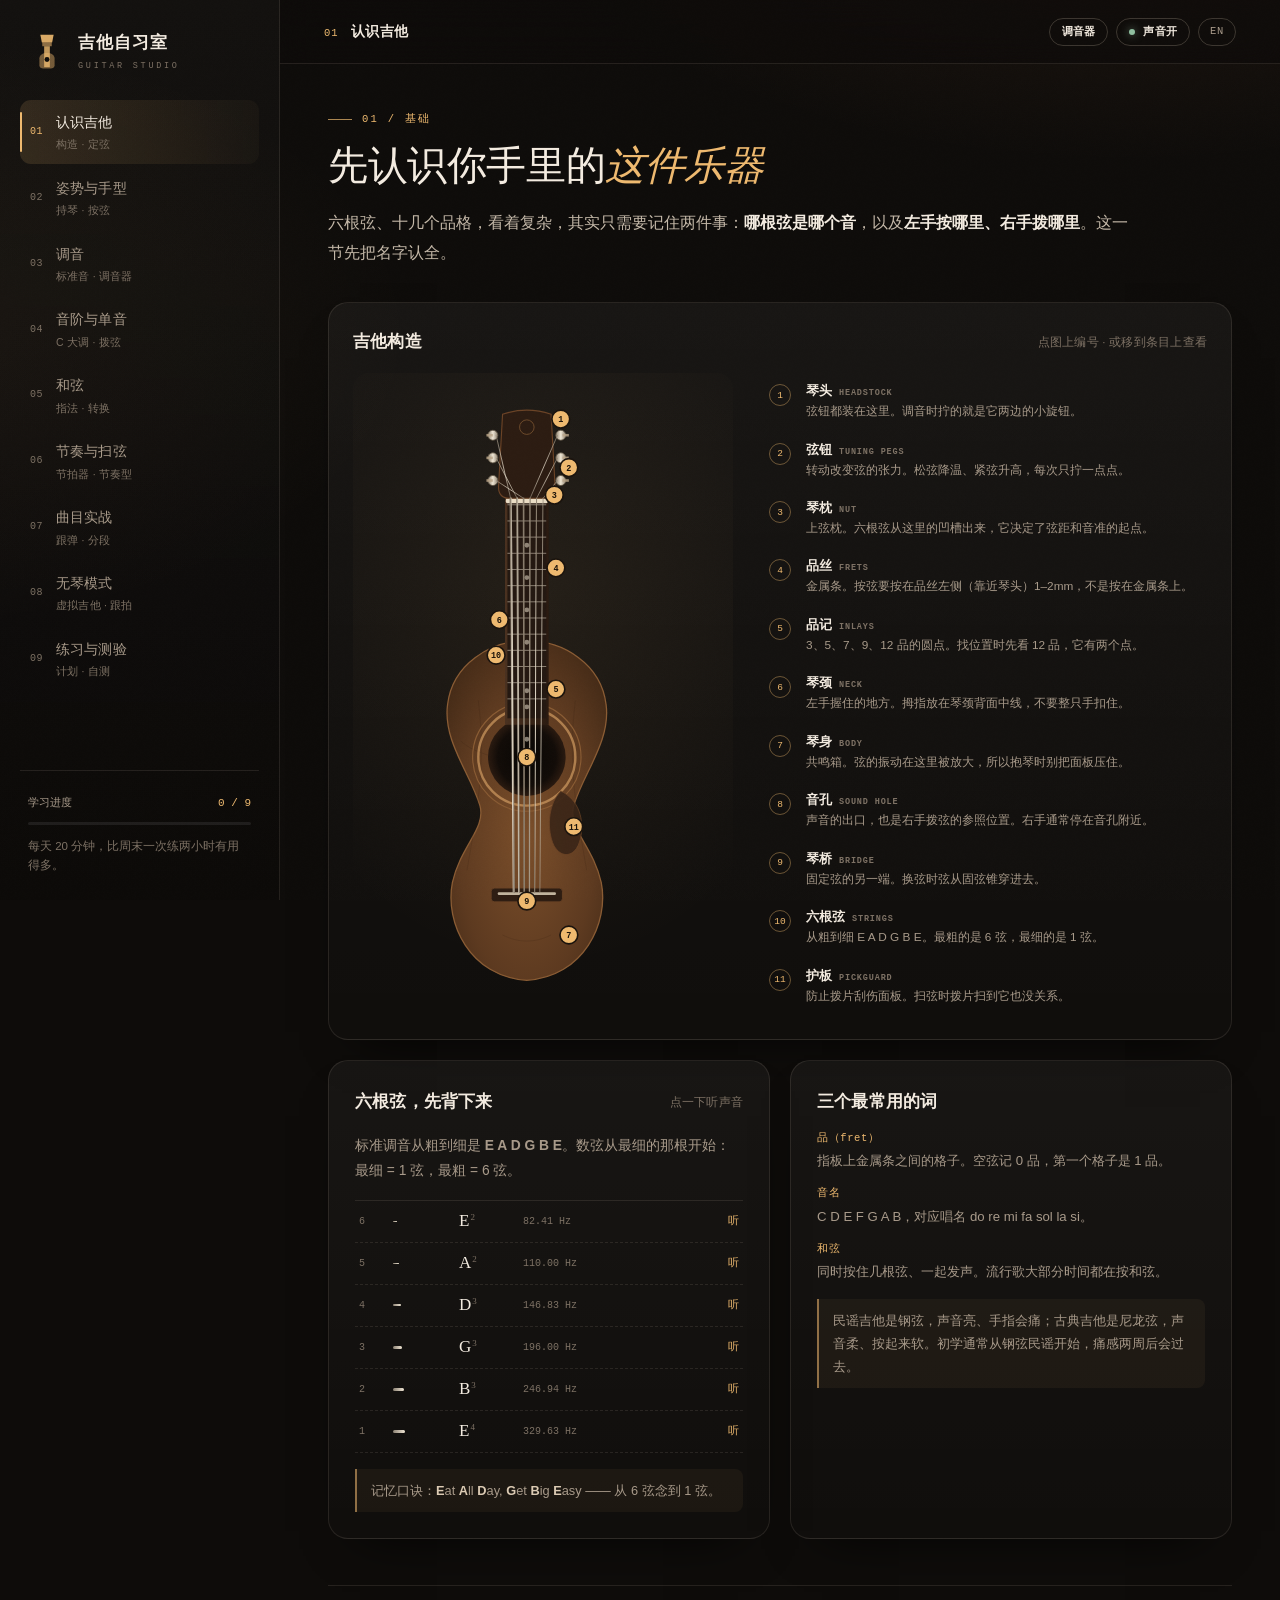
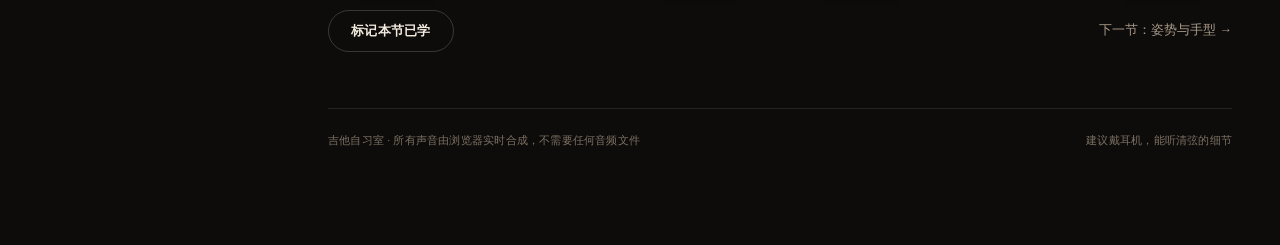
==== commit e5be5393: "Add virtual guitar mode for playing without an instrument" ====
--- a/index.html
+++ b/index.html
@@ -30,12 +30,13 @@
       <a href="#chords" data-nav="chords"><i>05</i><span>和弦<em>指法 · 转换</em></span></a>
       <a href="#rhythm" data-nav="rhythm"><i>06</i><span>节奏与扫弦<em>节拍器 · 节奏型</em></span></a>
       <a href="#songs" data-nav="songs"><i>07</i><span>曲目实战<em>跟弹 · 分段</em></span></a>
-      <a href="#practice" data-nav="practice"><i>08</i><span>练习与测验<em>计划 · 自测</em></span></a>
+      <a href="#virtual" data-nav="virtual"><i>08</i><span>无琴模式<em>虚拟吉他 · 跟拍</em></span></a>
+      <a href="#practice" data-nav="practice"><i>09</i><span>练习与测验<em>计划 · 自测</em></span></a>
     </nav>
 
     <div class="side-foot">
       <div class="progress">
-        <div class="progress-head"><span>学习进度</span><b data-progress-text>0 / 8</b></div>
+        <div class="progress-head"><span>学习进度</span><b data-progress-text>0 / 9</b></div>
         <div class="progress-bar"><i data-progress-bar style="width:0%"></i></div>
       </div>
       <p>每天 20 分钟，比周末一次练两小时有用得多。</p>
@@ -384,14 +385,62 @@
 
         <div class="lesson-foot">
           <button class="btn ghost" type="button" data-complete="songs"><span>标记本节已学</span></button>
+          <a class="next-link" href="#virtual">下一节：无琴模式 →</a>
+        </div>
+      </section>
+
+      <!-- ========== 08 无琴模式 ========== -->
+      <section class="section" id="virtual" data-title="无琴模式">
+        <div class="section-head">
+          <p class="eyebrow">08 / 无琴</p>
+          <h2>没有吉他，<em>也能先弹</em></h2>
+          <p class="lead">用鼠标、触屏或键盘弹这把虚拟吉他。选一个和弦，点弦听单音，按住拖动逐根拨，空格扫弦；再用跟拍循环把节奏练稳。等琴到了，你的耳朵和右手已经准备好了。</p>
+        </div>
+
+        <div class="card virtual-card">
+          <div class="card-head"><h3>虚拟吉他</h3><span class="hint">鼠标 / 触屏 / 键盘</span></div>
+          <div id="virtualMount"></div>
+        </div>
+
+        <div class="grid three">
+          <div class="card mini">
+            <h3>先练节奏</h3>
+            <p>选「四下」或「民谣万能型」，60 BPM，跟着上面的循环扫两分钟。手不停，比扫得响更重要。</p>
+            <a class="mini-link" href="#virtual">↑ 就在上面</a>
+          </div>
+          <div class="card mini">
+            <h3>再练耳朵</h3>
+            <p>去练习页做听音和听和弦。没有琴也能分清大三和弦和小三和弦，这是之后扒歌的基础。</p>
+            <a class="mini-link" href="#practice">去做测验 →</a>
+          </div>
+          <div class="card mini">
+            <h3>记住指板</h3>
+            <p>用找音测验把 0–12 品的音名记熟。拿到琴的那天，你会发现自己已经知道音在哪里。</p>
+            <a class="mini-link" href="#practice">去找音 →</a>
+          </div>
+        </div>
+
+        <div class="card">
+          <div class="card-head"><h3>第一把琴怎么买</h3><span class="hint">没琴的人先看这个</span></div>
+          <div class="buy-list">
+            <div><b>预算</b><span>200–400 加元（约 1000–2000 元）就够。手感比品牌重要，别为 logo 多花钱。</span></div>
+            <div><b>尺寸</b><span>成人 41 寸 D 型最通用；个子小或手小，选 40 寸或 OM 型。</span></div>
+            <div><b>弦距</b><span>让店家把 12 品处的弦距调到 2.5–3mm。按起来不费劲，才练得下去。</span></div>
+            <div><b>试弹</b><span>现场让店员弹一段，听声音、看琴颈直不直；网购只选支持退换的。</span></div>
+          </div>
+          <p class="tip">别买玩具琴。弦距过高的琴会让手指疼到放弃，这不是「练出来」的问题。</p>
+        </div>
+
+        <div class="lesson-foot">
+          <button class="btn ghost" type="button" data-complete="virtual"><span>标记本节已学</span></button>
           <a class="next-link" href="#practice">下一节：练习与测验 →</a>
         </div>
       </section>
 
-      <!-- ========== 08 练习与测验 ========== -->
+      <!-- ========== 09 练习与测验 ========== -->
       <section class="section" id="practice" data-title="练习与测验">
         <div class="section-head">
-          <p class="eyebrow">08 / 坚持</p>
+          <p class="eyebrow">09 / 坚持</p>
           <h2>每天 20 分钟，<em>两周能弹一首歌</em></h2>
           <p class="lead">练琴不是「有空才练」，是「每天固定时间练一点」。下面这份计划和自测，帮你把练习变成习惯。</p>
         </div>
--- a/assets/style.css
+++ b/assets/style.css
@@ -735,3 +735,59 @@
   *, *::before, *::after { animation-duration: .001s !important; transition-duration: .001s !important; }
   html { scroll-behavior: auto; }
 }
+
+/* ---------------- 无琴模式 · 虚拟吉他 ---------------- */
+.virtual-card { padding: 22px 24px; }
+.vg-top { display: flex; align-items: flex-start; justify-content: space-between; gap: 16px; flex-wrap: wrap; }
+.vg-chords { display: flex; flex-wrap: wrap; gap: 6px; }
+.vg-now { font-size: 12px; color: var(--muted); }
+.vg-now b { color: var(--amber); font-weight: 600; }
+.vg-body { display: grid; grid-template-columns: 180px minmax(0, 1fr); gap: 24px; margin-top: 18px; align-items: start; }
+.vg-diagram { background: rgba(0, 0, 0, .18); border: 1px solid var(--line); border-radius: 14px; padding: 10px 8px 8px; text-align: center; }
+.vg-diagram .chord-svg { max-width: 150px; margin: 0 auto; }
+.vg-chord-name { font-size: 11px; color: var(--muted); margin-top: -4px; line-height: 1.5; }
+.vg-play { min-width: 0; }
+.vg-pad {
+  background: linear-gradient(180deg, #3b2a1d, #2a1d13);
+  border: 1px solid rgba(240, 225, 200, .12); border-radius: 16px;
+  padding: 8px 12px; user-select: none; touch-action: none;
+  box-shadow: inset 0 1px 0 rgba(255, 255, 255, .06);
+}
+.vg-string {
+  display: grid; grid-template-columns: 20px 24px minmax(0, 1fr) 30px 34px;
+  align-items: center; gap: 8px; height: 34px; padding: 0 6px;
+  border-radius: 8px; cursor: pointer; transition: background .12s;
+}
+.vg-string:hover { background: rgba(238, 185, 111, .10); }
+.vg-string.is-on { background: rgba(238, 185, 111, .20); }
+.vg-string.is-muted { opacity: .42; cursor: not-allowed; }
+.vs-key { font-family: var(--mono); font-size: 9px; color: var(--muted-2); }
+.vs-name { font-family: var(--serif); font-size: 13px; color: #e8dcc8; }
+.vs-line { display: block; width: 100%; background: linear-gradient(90deg, #8c8274, #f0e6d4); border-radius: 2px; }
+.vs-fret { font-family: var(--mono); font-size: 12px; color: var(--amber); text-align: center; }
+.vg-string.is-muted .vs-fret { color: var(--muted-2); }
+.vs-note { font-family: var(--mono); font-size: 9.5px; color: var(--muted-2); text-align: right; }
+.vg-actions { display: flex; align-items: center; gap: 10px; flex-wrap: wrap; margin-top: 14px; }
+.vg-actions .field b { font-family: var(--mono); font-size: 11px; color: var(--amber); font-weight: 500; }
+.vg-beats { display: flex; gap: 8px; margin-top: 12px; }
+.vg-beat { width: 10px; height: 10px; border-radius: 50%; border: 1px solid var(--line-strong); background: rgba(255, 255, 255, .04); transition: .12s; }
+.vg-beat.is-on { background: var(--amber); border-color: var(--amber); transform: scale(1.3); box-shadow: 0 0 10px rgba(238, 185, 111, .6); }
+.vg-hint { font-size: 11.5px; color: var(--muted-2); line-height: 1.75; margin-top: 10px; }
+.mini-link { display: inline-block; margin-top: 10px; font-size: 11.5px; color: var(--amber); }
+.mini-link:hover { text-decoration: underline; }
+.buy-list { display: flex; flex-direction: column; gap: 2px; margin-top: 4px; }
+.buy-list > div { display: grid; grid-template-columns: 72px minmax(0, 1fr); gap: 12px; padding: 10px 0; border-bottom: 1px dashed var(--line); align-items: baseline; }
+.buy-list > div:last-child { border-bottom: 0; }
+.buy-list b { font-size: 12px; color: var(--amber); font-weight: 500; }
+.buy-list span { font-size: 12.5px; color: var(--muted); line-height: 1.75; }
+
+@media (max-width: 820px) {
+  .vg-body { grid-template-columns: 1fr; }
+  .vg-diagram { max-width: 180px; margin: 0 auto; }
+}
+@media (max-width: 620px) {
+  .vg-string { grid-template-columns: 16px 20px minmax(0, 1fr) 26px 30px; gap: 6px; padding: 0 2px; height: 32px; }
+  .vg-pad { padding: 6px 8px; }
+  .vg-actions .btn { flex: 1; }
+  .buy-list > div { grid-template-columns: 1fr; gap: 2px; }
+}
